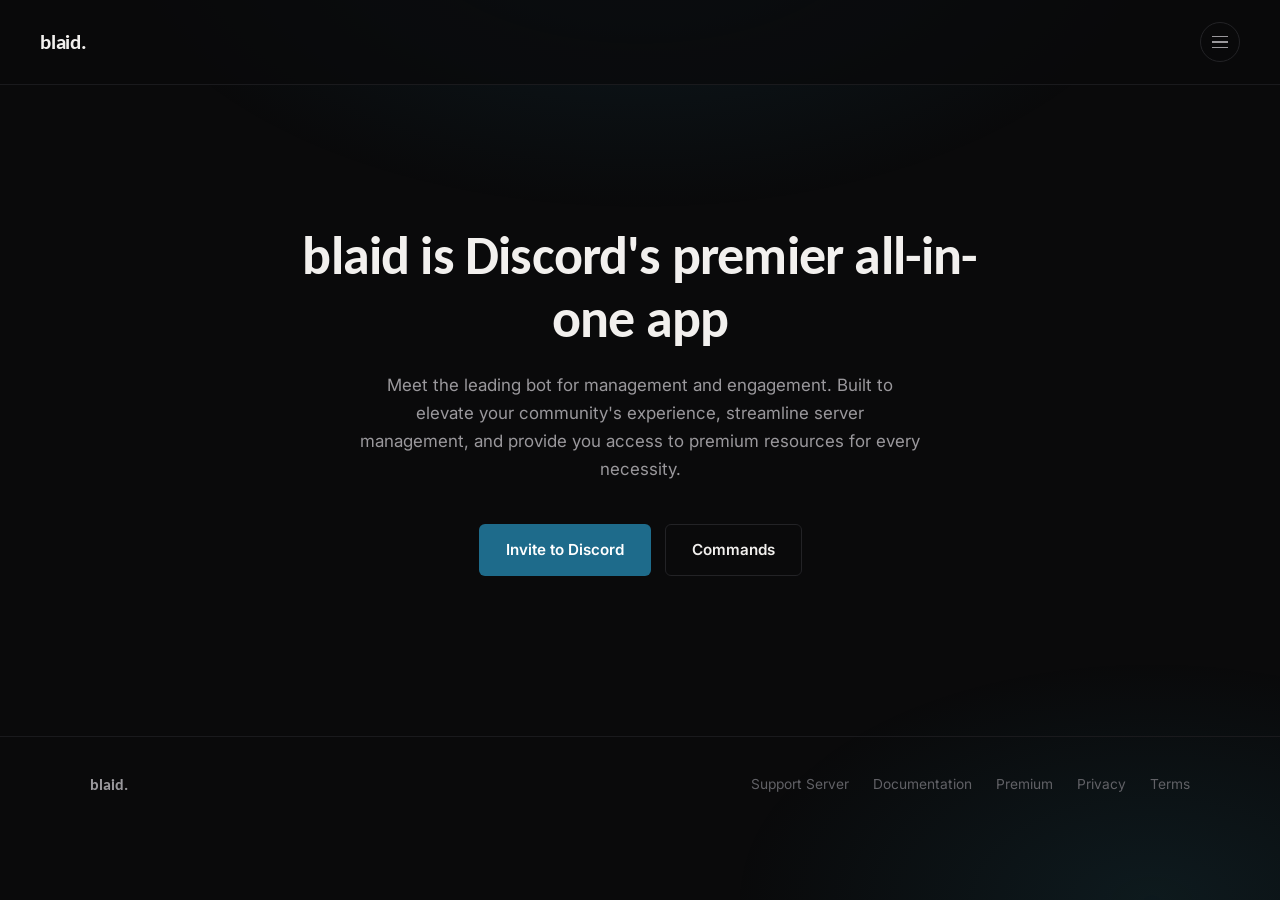
==== website/frontend/index.html @ b19b4273 "Add files via upload" ====
<!DOCTYPE html>
<html lang="en">
<head>
  <meta charset="UTF-8">
  <meta name="viewport" content="width=device-width, initial-scale=1">
  <title>blaid. — Discord's premier all-in-one app</title>
  <meta name="description" content="blaid is Discord's premier all-in-one app for moderation, security, leveling, tickets, VoiceMaster, and automation.">
  <link rel="stylesheet" href="css/style.css">
</head>
<body>

  <div class="loader">
    <img class="loader-logo" src="https://i.ibb.co/2YF8hFDc/image-removebg-preview-1.png" alt="blaid.">
  </div>

  <div class="page">
    <header class="topbar">
      <a class="wordmark" href="index.html">blaid.</a>
      <div class="topbar-right">
        <button class="menu-toggle" aria-label="Menu">
          <span></span><span></span><span></span>
        </button>
        <nav class="nav-panel">
          <a href="commands.html">Commands</a>
          <a href="embed-builder.html">Embed Builder</a>
          <a href="status.html">Status</a>
          <a data-support-link href="#">Discord</a>
          <a href="tickets.html">Tickets</a>
          <a href="docs.html">Documentation</a>
          <a href="premium.html">Premium</a>
        </nav>
      </div>
    </header>

    <section class="hero">
      <h1 class="reveal">blaid is Discord's premier all-in-one app</h1>
      <p class="lead reveal">
        Meet the leading bot for management and engagement. Built to elevate your
        community's experience, streamline server management, and provide you access
        to premium resources for every necessity.
      </p>
      <div class="actions reveal">
        <a class="btn primary" data-invite-link href="#">Invite to Discord</a>
        <a class="btn secondary" href="commands.html">Commands</a>
      </div>
    </section>
    <footer class="site-footer">
      <div class="footer-inner">
        <span class="footer-brand">blaid.</span>
        <div class="footer-links">
          <a data-support-link href="#">Support Server</a>
          <a href="docs.html">Documentation</a>
          <a href="premium.html">Premium</a>
          <a href="privacy.html">Privacy</a>
          <a href="terms.html">Terms</a>
        </div>
      </div>
    </footer>
  </div>

  <script src="js/config.js"></script>
  <script src="js/app.js"></script>
</body>
</html>
---- website/frontend/css/style.css ----
/* ============================================================
   blaid. — design tokens
   Near-black + deep wine red, Carlito (free Calibri-alike) display / Inter body.
   ============================================================ */

@import url('https://fonts.googleapis.com/css2?family=Carlito:wght@400;700&family=Inter:wght@400;500;600;700&display=swap');

:root {
  --bg: #0A0A0B;
  --bg-raised: #131316;
  --bg-raised-2: #1A1A1E;
  --border: #232326;
  --border-soft: #1A1A1D;

  --red: #1E6B8B;
  --red-bright: #2FA8C9;
  --red-dim: #123A4A;

  --text: #F2F0EE;
  --text-muted: #9A989C;
  --text-faint: #616166;

  --font-display: 'Carlito', sans-serif;
  --font-body: 'Inter', sans-serif;

  --radius: 10px;
  --radius-sm: 6px;

  --shadow-soft: 0 20px 60px -20px rgba(0, 0, 0, 0.6);
}

* { box-sizing: border-box; }

html { scroll-behavior: smooth; }

body {
  margin: 0;
  background: var(--bg);
  color: var(--text);
  font-family: var(--font-body);
  font-size: 16px;
  line-height: 1.55;
  -webkit-font-smoothing: antialiased;
}

a { color: inherit; text-decoration: none; }
button { font-family: inherit; }

::selection { background: var(--red-dim); color: var(--text); }

body::before {
  content: "";
  position: fixed;
  inset: 0;
  z-index: -1;
  background:
    radial-gradient(ellipse 900px 500px at 50% -10%, rgba(30, 107, 139, 0.18), transparent 60%),
    radial-gradient(ellipse 700px 400px at 90% 100%, rgba(47, 168, 201, 0.10), transparent 60%);
  pointer-events: none;
}

/* Loading screen */

.loader {
  position: fixed;
  inset: 0;
  z-index: 999;
  background: #000;
  display: flex;
  align-items: center;
  justify-content: center;
  transition: opacity 0.6s ease, visibility 0.6s ease;
}

.loader.hidden { opacity: 0; visibility: hidden; pointer-events: none; }

.loader-mark {
  font-family: var(--font-display);
  font-weight: 600;
  font-size: 2.4rem;
  letter-spacing: -0.01em;
  color: var(--text);
  animation: loader-blink 1.1s ease-in-out infinite;
}

.loader-logo {
  width: 96px;
  height: 96px;
  object-fit: contain;
  animation: loader-blink 1.1s ease-in-out infinite;
}

@keyframes loader-blink {
  0%, 100% { opacity: 1; }
  50% { opacity: 0.15; }
}

.page {
  opacity: 0;
  transform: translateY(10px);
  filter: blur(6px);
  transition: opacity 0.6s ease, transform 0.6s ease, filter 0.6s ease;
}

.page.revealed { opacity: 1; transform: translateY(0); filter: blur(0); }

/* Top navigation */

.topbar {
  position: sticky;
  top: 0;
  z-index: 40;
  display: flex;
  align-items: center;
  justify-content: space-between;
  padding: 22px 40px;
  background: rgba(10, 10, 11, 0.94);
  border-bottom: 1px solid var(--border-soft);
}

@media (min-width: 861px) {
  .topbar { background: rgba(10, 10, 11, 0.75); backdrop-filter: blur(10px); }
}

.wordmark {
  font-family: var(--font-display);
  font-weight: 600;
  font-size: 1.3rem;
  color: var(--text);
  letter-spacing: -0.01em;
}

.topbar-right { display: flex; align-items: center; gap: 18px; position: relative; }

.icon-btn {
  display: flex;
  align-items: center;
  justify-content: center;
  width: 40px;
  height: 40px;
  border-radius: 50%;
  border: 1px solid var(--border);
  background: transparent;
  color: var(--text-muted);
  cursor: pointer;
  transition: border-color 0.15s ease, color 0.15s ease, background 0.15s ease, transform 0.15s ease;
}

.icon-btn:hover { color: var(--text); border-color: var(--red); background: rgba(30, 107, 139, 0.14); transform: translateY(-1px); }
.icon-btn svg { width: 17px; height: 17px; }

.menu-toggle {
  display: flex;
  flex-direction: column;
  justify-content: center;
  gap: 4px;
  width: 40px;
  height: 40px;
  border-radius: 50%;
  border: 1px solid var(--border);
  background: transparent;
  cursor: pointer;
  transition: border-color 0.15s ease, background 0.15s ease, transform 0.15s ease;
}

.menu-toggle:hover { border-color: var(--red); background: rgba(30, 107, 139, 0.14); transform: translateY(-1px); }

.menu-toggle span {
  display: block;
  width: 16px;
  height: 1.5px;
  margin: 0 auto;
  background: var(--text-muted);
  transition: transform 0.2s ease, opacity 0.2s ease;
}

.menu-toggle.open span:nth-child(1) { transform: translateY(5.5px) rotate(45deg); }
.menu-toggle.open span:nth-child(2) { opacity: 0; }
.menu-toggle.open span:nth-child(3) { transform: translateY(-5.5px) rotate(-45deg); }

.nav-panel {
  position: fixed;
  top: 78px;
  right: 40px;
  z-index: 45;
  min-width: 220px;
  background: var(--bg-raised);
  border: 1px solid var(--border);
  border-radius: var(--radius);
  box-shadow: var(--shadow-soft);
  padding: 8px;
  opacity: 0;
  transform: translateY(-8px) scale(0.97);
  filter: blur(3px);
  pointer-events: none;
  transition: opacity 0.2s ease, transform 0.2s ease, filter 0.2s ease;
}

.nav-panel.open { opacity: 1; transform: translateY(0) scale(1); filter: blur(0); pointer-events: auto; }

.nav-panel a {
  display: block;
  padding: 11px 14px;
  border-radius: var(--radius-sm);
  color: var(--text-muted);
  font-size: 0.94rem;
  font-weight: 500;
  transition: background 0.15s ease, color 0.15s ease;
}

.nav-panel a:hover { background: var(--bg-raised-2); color: var(--text); }

.dot-panel {
  position: absolute;
  top: 48px;
  right: 0;
  min-width: 160px;
  background: var(--bg-raised);
  border: 1px solid var(--border);
  border-radius: var(--radius);
  box-shadow: var(--shadow-soft);
  padding: 6px;
  opacity: 0;
  transform: translateY(-6px);
  pointer-events: none;
  transition: opacity 0.15s ease, transform 0.15s ease;
}

.dot-panel.open { opacity: 1; transform: translateY(0); pointer-events: auto; }

.dot-panel a {
  display: block;
  padding: 9px 12px;
  border-radius: var(--radius-sm);
  font-size: 0.86rem;
  color: var(--text-muted);
}

.dot-panel a:hover { background: var(--bg-raised-2); color: var(--text); }

/* Homepage hero */

.hero {
  max-width: 780px;
  margin: 0 auto;
  padding: 140px 24px 100px;
  text-align: center;
}

.hero h1 {
  font-family: var(--font-display);
  font-size: clamp(2.2rem, 5vw, 3.4rem);
  font-weight: 600;
  line-height: 1.15;
  letter-spacing: -0.015em;
  margin: 0 0 22px;
}

.hero .lead {
  color: var(--text-muted);
  font-size: 1.06rem;
  max-width: 560px;
  margin: 0 auto 40px;
  line-height: 1.65;
}

.hero .actions { display: flex; align-items: center; justify-content: center; gap: 14px; flex-wrap: wrap; }

.btn {
  display: inline-flex;
  align-items: center;
  justify-content: center;
  padding: 13px 26px;
  border-radius: var(--radius-sm);
  font-weight: 600;
  font-size: 0.95rem;
  border: 1px solid transparent;
  cursor: pointer;
  transition: transform 0.15s ease, background 0.15s ease, border-color 0.15s ease;
}

.btn.primary { background: var(--red); color: #fff; }
.btn.primary:hover { background: var(--red-bright); transform: translateY(-1px); }

.btn.secondary { background: transparent; border-color: var(--border); color: var(--text); }
.btn.secondary:hover { border-color: var(--text-faint); transform: translateY(-1px); }

/* Docs layout */

.docs-shell {
  display: grid;
  grid-template-columns: 260px 1fr;
  max-width: 1180px;
  margin: 0 auto;
  min-height: calc(100vh - 79px);
}

.docs-sidebar { border-right: 1px solid var(--border-soft); padding: 28px 20px; transition: max-height 0.2s ease; }
.docs-sidebar .docs-nav-group { overflow: hidden; }
.docs-sidebar.sidebar-collapsed .docs-nav-group { display: none; }

.docs-crumb {
  display: flex;
  align-items: center;
  gap: 8px;
  padding: 14px 40px;
  font-size: 0.85rem;
  color: var(--text-faint);
  border-bottom: 1px solid var(--border-soft);
}

.docs-crumb .sep { color: var(--text-faint); }
.docs-crumb .current { color: var(--text-muted); }

.docs-nav-group { margin-bottom: 22px; }

.docs-nav-label {
  font-size: 0.72rem;
  font-weight: 600;
  color: var(--text-faint);
  letter-spacing: 0.03em;
  margin: 0 0 8px 10px;
}

.docs-nav-group a {
  display: block;
  padding: 8px 10px;
  border-radius: var(--radius-sm);
  font-size: 0.9rem;
  color: var(--text-muted);
  margin-bottom: 2px;
  transition: background 0.15s ease, color 0.15s ease;
}

.docs-nav-group a:hover { background: var(--bg-raised); color: var(--text); }
.docs-nav-group a.active { background: var(--bg-raised); color: var(--text); border-left: 2px solid var(--red); padding-left: 8px; }

.docs-content { padding: 48px 56px; max-width: 680px; }
.docs-content h1 { font-family: var(--font-display); font-size: 2rem; margin: 0 0 6px; }
.docs-content .docs-sub { color: var(--text-muted); margin: 0 0 32px; }
.docs-content h2 { font-family: var(--font-display); font-size: 1.25rem; margin: 36px 0 12px; }
.docs-content p { color: var(--text-muted); margin: 0 0 16px; }

.docs-content code {
  background: var(--bg-raised);
  border: 1px solid var(--border);
  border-radius: 4px;
  padding: 2px 6px;
  font-size: 0.88em;
  color: var(--red-bright);
}

/* Commands page */

.cmd-header {
  max-width: 1000px;
  margin: 0 auto;
  padding: 44px 24px 8px;
  display: flex;
  align-items: center;
  justify-content: space-between;
  gap: 20px;
}

.cmd-header h1 { font-family: var(--font-display); font-size: 1.9rem; margin: 0; }

.cmd-search {
  display: flex;
  align-items: center;
  gap: 10px;
  background: var(--bg-raised);
  border: 1px solid var(--border);
  border-radius: var(--radius-sm);
  padding: 10px 14px;
  width: 280px;
}

.cmd-search svg { width: 16px; height: 16px; color: var(--text-faint); flex-shrink: 0; }

.cmd-search input {
  background: none;
  border: none;
  outline: none;
  color: var(--text);
  font-size: 0.9rem;
  width: 100%;
  font-family: var(--font-body);
}

.cmd-search input::placeholder { color: var(--text-faint); }

.cmd-body { max-width: 1000px; margin: 0 auto; padding: 24px 24px 100px; }

.cmd-body.tab-out { opacity: 0; transform: translateX(-40px); filter: blur(4px); transition: opacity 0.18s ease, transform 0.18s ease, filter 0.18s ease; }
.cmd-body.tab-in { animation: tab-slide-in 0.36s cubic-bezier(0.22, 1, 0.36, 1); }

@keyframes tab-slide-in {
  from { opacity: 0; transform: translateX(40px); filter: blur(4px); }
  to { opacity: 1; transform: translateX(0); filter: blur(0); }
}

.category-bar {
  display: flex;
  align-items: center;
  gap: 10px;
  background: var(--bg-raised);
  border: 1px solid var(--border);
  border-radius: var(--radius-sm);
  padding: 12px 18px;
  margin: 28px 0 16px;
  font-family: var(--font-display);
  font-weight: 600;
  font-size: 0.95rem;
  color: var(--text);
}

.category-bar .count { font-family: var(--font-body); font-weight: 500; color: var(--text-faint); font-size: 0.82rem; }

.cmd-card {
  border: 1px solid var(--border);
  border-radius: var(--radius);
  padding: 20px 22px;
  margin-bottom: 12px;
  background: var(--bg-raised);
}

.cmd-card-top { display: flex; align-items: center; justify-content: space-between; gap: 12px; }

.cmd-name { font-family: 'Carlito', monospace; font-weight: 600; font-size: 1.02rem; color: var(--text); }

.copy-btn {
  display: flex;
  align-items: center;
  gap: 6px;
  background: transparent;
  border: 1px solid var(--border);
  color: var(--text-faint);
  border-radius: var(--radius-sm);
  padding: 6px 10px;
  font-size: 0.78rem;
  cursor: pointer;
  transition: border-color 0.15s ease, color 0.15s ease;
}

.copy-btn:hover { border-color: var(--red); color: var(--text); }
.copy-btn svg { width: 13px; height: 13px; }

.cmd-desc { color: var(--text-muted); font-size: 0.92rem; margin: 10px 0 0; }

.cmd-meta {
  display: grid;
  grid-template-columns: 1fr 1fr;
  gap: 16px;
  margin-top: 16px;
  padding-top: 16px;
  border-top: 1px solid var(--border-soft);
}

.cmd-meta-block .label {
  font-size: 0.72rem;
  font-weight: 600;
  color: var(--text-faint);
  letter-spacing: 0.02em;
  margin: 0 0 6px;
}

.cmd-meta-block .value { font-size: 0.86rem; color: var(--text-muted); font-family: 'Carlito', monospace; }
.cmd-meta-block .value.perm { font-family: var(--font-body); color: var(--red-bright); }

/* Scroll-reveal (one appearance per element, respects reduced motion).
   IMPORTANT: content is visible by default - JS only ADDS a
   "reveal-armed" class right before observing, so if JS fails for any
   reason, nothing on the page is ever permanently hidden. */

.reveal.reveal-armed {
  opacity: 0;
  transform: translateY(16px);
  transition: opacity 0.6s ease, transform 0.6s ease;
}

.reveal.reveal-armed.in-view { opacity: 1; transform: translateY(0); }

/* Category chip bar - horizontal, swipeable on mobile, sticky under topbar */

.chip-bar-wrap {
  position: sticky;
  top: 79px;
  z-index: 30;
  background: rgba(10, 10, 11, 0.97);
  border-bottom: 1px solid var(--border-soft);
  padding: 14px 24px;
  display: flex;
  align-items: center;
  gap: 10px;
  max-width: 1000px;
  margin: 0 auto;
}

.chip-bar-wrap .chip-bar { margin: 0; flex: 1; }

.chip-arrow {
  display: none;
  flex-shrink: 0;
  align-items: center;
  justify-content: center;
  width: 34px;
  height: 34px;
  border-radius: 50%;
  border: 1px solid var(--border);
  background: var(--bg-raised);
  color: var(--text-muted);
  cursor: pointer;
  transition: border-color 0.15s ease, color 0.15s ease, background 0.15s ease;
}

.chip-arrow:hover { color: var(--text); border-color: var(--red); background: rgba(30, 107, 139, 0.14); }
.chip-arrow svg { width: 16px; height: 16px; }
.chip-arrow:disabled { opacity: 0.3; cursor: default; pointer-events: none; }

@media (min-width: 861px) {
  .chip-arrow { display: flex; }
}

@media (min-width: 861px) {
  .chip-bar-wrap { background: rgba(10, 10, 11, 0.9); backdrop-filter: blur(8px); }
}

.chip-bar {
  display: flex;
  gap: 8px;
  overflow-x: auto;
  scroll-snap-type: x proximity;
  max-width: 1000px;
  margin: 0 auto;
  scrollbar-width: none;
  background: var(--bg-raised);
  border: 1px solid var(--border);
  border-radius: 999px;
  padding: 6px;
}

.chip-bar::-webkit-scrollbar { display: none; }

.chip {
  scroll-snap-align: start;
  flex-shrink: 0;
  padding: 8px 16px;
  border-radius: 999px;
  border: 1px solid transparent;
  background: transparent;
  color: var(--text-muted);
  font-size: 0.85rem;
  font-weight: 500;
  cursor: pointer;
  white-space: nowrap;
  transition: border-color 0.15s ease, color 0.15s ease, background 0.15s ease;
}

.chip:hover { color: var(--text); background: var(--bg-raised-2); }

.chip.active {
  background: var(--red);
  border-color: var(--red);
  color: #fff;
}

/* Discord-style embed preview (used by the embed builder) */

.discord-preview-shell {
  background: #17181C;
  border: 1px solid var(--border);
  border-radius: var(--radius);
  padding: 20px;
}

.discord-embed {
  background: #232326;
  border-left: 4px solid var(--red);
  border-radius: 8px;
  padding: 14px 16px;
  max-width: 460px;
  font-size: 0.9rem;
  color: #DBDEE1;
}

.de-author { display: flex; align-items: center; gap: 8px; margin-bottom: 8px; font-weight: 600; font-size: 0.86rem; color: #fff; }
.de-author img { width: 20px; height: 20px; border-radius: 50%; }
.de-title { font-weight: 700; color: #fff; margin-bottom: 6px; font-size: 1rem; }
.de-desc { white-space: pre-wrap; line-height: 1.4; color: #DBDEE1; }
.de-thumb { float: right; width: 76px; height: 76px; border-radius: 6px; object-fit: cover; margin-left: 12px; }
.de-fields { display: grid; grid-template-columns: 1fr 1fr; gap: 10px; margin-top: 10px; }
.de-field-name { font-weight: 600; color: #fff; font-size: 0.83rem; margin-bottom: 3px; }
.de-field-value { color: #DBDEE1; font-size: 0.86rem; }
.de-image { width: 100%; border-radius: 6px; margin-top: 10px; }
.de-footer { display: flex; align-items: center; gap: 8px; margin-top: 10px; font-size: 0.76rem; color: #9298A0; }
.de-footer img { width: 18px; height: 18px; border-radius: 50%; }

/* Embed builder layout */

.builder-shell {
  max-width: 1100px;
  margin: 0 auto;
  padding: 44px 24px 100px;
}

.builder-shell h1 { font-family: var(--font-display); font-size: 1.9rem; margin: 0 0 8px; }
.builder-shell .lead { color: var(--text-muted); margin: 0 0 32px; max-width: 620px; }

.builder-grid { display: grid; grid-template-columns: 1fr 380px; gap: 28px; align-items: start; }

.field-group { margin-bottom: 16px; }
.field-row { display: grid; grid-template-columns: 1fr 1fr; gap: 14px; }

.field-group label {
  display: block;
  font-size: 0.78rem;
  font-weight: 600;
  color: var(--text-faint);
  margin-bottom: 6px;
}

.field-group input, .field-group textarea {
  width: 100%;
  background: var(--bg-raised);
  border: 1px solid var(--border);
  border-radius: var(--radius-sm);
  padding: 10px 12px;
  color: var(--text);
  font-family: var(--font-body);
  font-size: 0.9rem;
  outline: none;
  transition: border-color 0.15s ease;
}

.field-group input:focus, .field-group textarea:focus { border-color: var(--red); }
.field-group textarea { resize: vertical; }

.color-field { display: flex; align-items: flex-end; gap: 10px; }
.color-field input[type="color"] {
  width: 42px;
  height: 42px;
  border-radius: 50%;
  border: 1px solid var(--border);
  padding: 0;
  background: none;
  cursor: pointer;
  overflow: hidden;
}

.preview-sticky { position: sticky; top: 100px; }

.json-output {
  background: var(--bg-raised);
  border: 1px solid var(--border);
  border-radius: var(--radius-sm);
  padding: 16px;
  font-family: 'Carlito', monospace;
  font-size: 0.78rem;
  color: var(--text-muted);
  white-space: pre-wrap;
  word-break: break-word;
  max-height: 240px;
  overflow-y: auto;
  margin-top: 14px;
}

/* Status page */

.status-shell { max-width: 800px; margin: 0 auto; padding: 60px 24px 100px; }
.status-shell h1 { font-family: var(--font-display); font-size: 2rem; margin: 0 0 24px; }

.status-hero {
  background: var(--bg-raised);
  border: 1px solid var(--border);
  border-radius: var(--radius);
  padding: 24px 26px;
  margin-bottom: 20px;
  font-size: 1.05rem;
  display: flex;
  align-items: center;
}

.status-dot { display: inline-block; width: 10px; height: 10px; border-radius: 50%; margin-right: 10px; background: var(--text-faint); }
.status-dot.online { background: #3BA55D; box-shadow: 0 0 8px rgba(59, 165, 93, 0.6); }
.status-dot.offline { background: var(--red-bright); }

.status-grid { display: grid; grid-template-columns: repeat(4, 1fr); gap: 14px; }

.status-card {
  background: var(--bg-raised);
  border: 1px solid var(--border);
  border-radius: var(--radius);
  padding: 20px;
  text-align: center;
}

.status-card .value { font-family: var(--font-display); font-size: 1.6rem; font-weight: 600; }
.status-card .label { color: var(--text-faint); font-size: 0.8rem; margin-top: 4px; }

/* Premium page */

.premium-shell { max-width: 980px; margin: 0 auto; padding: 60px 24px 100px; text-align: center; }
.premium-shell h1 { font-family: var(--font-display); font-size: 2.2rem; margin: 0 0 12px; }
.premium-shell .lead { color: var(--text-muted); max-width: 560px; margin: 0 auto 32px; }

.how-to-get {
  background: var(--bg-raised);
  border: 1px solid var(--red);
  box-shadow: 0 0 0 1px var(--red), 0 0 40px -10px rgba(30, 107, 139, 0.5);
  border-radius: var(--radius);
  padding: 28px 30px;
  margin: 0 auto 48px;
  max-width: 560px;
  text-align: center;
}

.how-to-eyebrow {
  font-family: var(--font-display);
  font-size: 1rem;
  letter-spacing: 0.02em;
  color: var(--red-bright);
  margin: 0 0 10px;
  font-weight: 600;
}

.how-to-step { color: var(--text); font-size: 1rem; margin: 0 0 20px; }

.how-to-code {
  background: rgba(30, 107, 139, 0.18);
  border: 1px solid var(--red);
  color: var(--red-bright);
  font-weight: 600;
  padding: 2px 8px;
  border-radius: 4px;
}

.how-to-btn { width: 100%; font-size: 1rem; padding: 15px 26px; }

.plans-grid { display: grid; grid-template-columns: 1fr 1fr; gap: 20px; text-align: left; }

.plan-card {
  background: var(--bg-raised);
  border: 1px solid var(--border);
  border-radius: var(--radius);
  padding: 28px 26px;
}

.plan-card.featured { border-color: var(--red); box-shadow: 0 0 0 1px var(--red); }

.plan-card h2 { font-family: var(--font-display); font-size: 1.3rem; margin: 0 0 6px; }
.plan-card .plan-sub { color: var(--text-muted); font-size: 0.88rem; margin: 0 0 20px; }

.plan-price-row { display: flex; align-items: baseline; gap: 6px; margin-bottom: 4px; }
.plan-price-row .amount { font-family: var(--font-display); font-size: 1.5rem; font-weight: 600; }
.plan-price-row .period { color: var(--text-faint); font-size: 0.82rem; }

.plan-list { list-style: none; padding: 0; margin: 20px 0 24px; }
.plan-list li {
  padding: 9px 0;
  border-bottom: 1px solid var(--border-soft);
  color: var(--text-muted);
  font-size: 0.88rem;
  display: flex;
  align-items: center;
  gap: 8px;
}
.plan-list li:last-child { border-bottom: none; }
.plan-list li svg { width: 14px; height: 14px; color: var(--red-bright); flex-shrink: 0; }

/* Ticket builder */

.ticket-tabs {
  display: flex;
  gap: 4px;
  background: var(--bg-raised);
  border: 1px solid var(--border);
  border-radius: 999px;
  padding: 6px;
  width: fit-content;
  margin-bottom: 28px;
}

.ticket-tab {
  padding: 9px 20px;
  border-radius: 999px;
  border: none;
  background: transparent;
  color: var(--text-muted);
  font-weight: 600;
  font-size: 0.88rem;
  cursor: pointer;
  transition: background 0.15s ease, color 0.15s ease;
}

.ticket-tab:hover { color: var(--text); }
.ticket-tab.active { background: var(--red); color: #fff; }

.ticket-tab-content { animation: tab-slide-in 0.2s ease; }

.question-row {
  display: flex;
  gap: 10px;
  align-items: flex-end;
  margin-bottom: 14px;
  background: var(--bg-raised);
  border: 1px solid var(--border);
  border-radius: var(--radius-sm);
  padding: 14px;
}

.question-row .field-group { flex: 1; margin: 0; }

.question-remove {
  background: transparent;
  border: 1px solid var(--border);
  color: var(--text-faint);
  border-radius: 50%;
  width: 38px;
  height: 38px;
  cursor: pointer;
  flex-shrink: 0;
  transition: border-color 0.15s ease, color 0.15s ease;
}

.question-remove:hover { border-color: var(--red); color: var(--red-bright); }

.send-bar {
  display: flex;
  gap: 16px;
  align-items: flex-end;
  margin-top: 36px;
  padding-top: 28px;
  border-top: 1px solid var(--border-soft);
}

select {
  width: 100%;
  background: var(--bg-raised);
  border: 1px solid var(--border);
  border-radius: var(--radius-sm);
  padding: 10px 12px;
  color: var(--text);
  font-family: var(--font-body);
  font-size: 0.9rem;
  outline: none;
}

select:focus { border-color: var(--red); }

/* Ticket builder - entity cards (forms, options) */

.section-heading {
  font-family: var(--font-display);
  font-size: 1.05rem;
  color: var(--text);
  margin: 28px 0 14px;
  padding-top: 18px;
  border-top: 1px solid var(--border-soft);
}

.section-heading:first-of-type { border-top: none; padding-top: 0; margin-top: 0; }

.checkbox-row {
  display: flex;
  flex-wrap: wrap;
  gap: 18px;
  margin: 12px 0 18px;
  font-size: 0.88rem;
  color: var(--text-muted);
}

.checkbox-row label { display: flex; align-items: center; gap: 7px; cursor: pointer; }

.entity-card {
  background: var(--bg-raised);
  border: 1px solid var(--border);
  border-radius: var(--radius);
  padding: 20px;
  margin-bottom: 16px;
}

.entity-card-top { display: flex; align-items: center; gap: 10px; margin-bottom: 16px; }

.entity-title-input {
  flex: 1;
  background: transparent;
  border: none;
  border-bottom: 1px solid var(--border);
  color: var(--text);
  font-family: var(--font-display);
  font-size: 1.1rem;
  padding: 4px 0;
  outline: none;
}

.entity-title-input:focus { border-bottom-color: var(--red); }

.option-subtabs {
  display: flex;
  gap: 4px;
  overflow-x: auto;
  background: var(--bg);
  border: 1px solid var(--border);
  border-radius: 999px;
  padding: 5px;
  margin-bottom: 18px;
  scrollbar-width: none;
}

.option-subtabs::-webkit-scrollbar { display: none; }

.option-subtab {
  flex-shrink: 0;
  padding: 7px 14px;
  border-radius: 999px;
  border: none;
  background: transparent;
  color: var(--text-faint);
  font-size: 0.8rem;
  font-weight: 600;
  cursor: pointer;
  white-space: nowrap;
  transition: background 0.15s ease, color 0.15s ease;
}

.option-subtab:hover { color: var(--text-muted); }
.option-subtab.active { background: var(--red); color: #fff; }

.role-group-title {
  font-family: var(--font-display);
  font-size: 0.92rem;
  color: var(--text-muted);
  margin: 18px 0 8px;
}

.role-group-title:first-child { margin-top: 0; }

.role-grid {
  display: grid;
  grid-template-columns: repeat(auto-fill, minmax(140px, 1fr));
  gap: 8px;
  margin-bottom: 8px;
}

.role-check {
  display: flex;
  align-items: center;
  gap: 6px;
  font-size: 0.82rem;
  color: var(--text-muted);
  background: var(--bg);
  border: 1px solid var(--border-soft);
  border-radius: var(--radius-sm);
  padding: 6px 10px;
  cursor: pointer;
}

.button-ux-row {
  display: grid;
  grid-template-columns: 70px 1fr 110px 100px auto;
  gap: 10px;
  align-items: center;
  padding: 10px 0;
  border-bottom: 1px solid var(--border-soft);
  font-size: 0.85rem;
}

.button-ux-row:last-child { border-bottom: none; }

.button-ux-label { font-weight: 600; color: var(--text); }

.button-ux-row input, .button-ux-row select {
  background: var(--bg);
  border: 1px solid var(--border);
  border-radius: var(--radius-sm);
  padding: 7px 9px;
  color: var(--text);
  font-size: 0.82rem;
}

.bux-reason { display: flex; align-items: center; gap: 6px; color: var(--text-faint); white-space: nowrap; }

.message-row textarea {
  width: 100%;
  background: var(--bg);
  border: 1px solid var(--border);
  border-radius: var(--radius-sm);
  padding: 8px 10px;
  color: var(--text);
  font-size: 0.85rem;
  font-family: var(--font-body);
}

/* Responsive */

@media (max-width: 860px) {
  .docs-shell { grid-template-columns: 1fr; }

  .docs-sidebar {
    display: block;
    position: fixed;
    top: 60px;
    left: 0;
    bottom: 0;
    width: 280px;
    max-width: 82vw;
    background: var(--bg);
    z-index: 50;
    overflow-y: auto;
    transform: translateX(-100%);
    transition: transform 0.25s ease;
    box-shadow: var(--shadow-soft);
  }

  .docs-sidebar.mobile-open { transform: translateX(0); }
  .docs-sidebar .docs-nav-group { display: block !important; }

  .docs-overlay {
    display: none;
    position: fixed;
    inset: 0;
    z-index: 49;
    background: rgba(0, 0, 0, 0.5);
  }

  .docs-overlay.visible { display: block; }

  .docs-mobile-trigger {
    display: flex !important;
  }

  .docs-content { padding: 32px 24px; }
  .cmd-header { flex-direction: column; align-items: flex-start; }
  .cmd-search { width: 100%; }
  .cmd-meta { grid-template-columns: 1fr; }
  .topbar { padding: 18px 20px; }
  .builder-grid { grid-template-columns: 1fr; }
  .preview-sticky { position: static; }
  .status-grid { grid-template-columns: 1fr 1fr; }
  .plans-grid { grid-template-columns: 1fr; }
  .button-ux-row { grid-template-columns: 1fr; gap: 6px; }
  .role-grid { grid-template-columns: repeat(auto-fill, minmax(110px, 1fr)); }

  /* Blur is GPU/memory-heavy on lower-end mobile browsers - keep the
     slide/fade motion (cheap) but skip the blur pass specifically here. */
  .page, .page.revealed,
  .cmd-body.tab-out, .cmd-body.tab-in,
  .nav-panel, .nav-panel.open {
    filter: none !important;
  }
}

.docs-mobile-trigger { display: none; }

/* Deeper, softer card shadows for more visual separation */

.cmd-card, .plan-card, .status-card, .discord-preview-shell, .how-to-get {
  box-shadow: 0 1px 0 rgba(255, 255, 255, 0.02) inset, 0 10px 30px -18px rgba(0, 0, 0, 0.7);
  transition: box-shadow 0.2s ease, transform 0.2s ease;
}

.cmd-card:hover {
  box-shadow: 0 1px 0 rgba(255, 255, 255, 0.03) inset, 0 14px 36px -16px rgba(0, 0, 0, 0.75);
  border-color: var(--text-faint);
}

.plan-card:hover { transform: translateY(-2px); }

/* Skeleton loading state - used while /api/commands or /api/status
   are still in flight, so the page never shows a bare loading string */

.skeleton-line {
  height: 14px;
  border-radius: 4px;
  background: linear-gradient(90deg, var(--bg-raised) 25%, var(--bg-raised-2) 50%, var(--bg-raised) 75%);
  background-size: 200% 100%;
  animation: skeleton-shimmer 1.4s ease-in-out infinite;
}

@keyframes skeleton-shimmer {
  0% { background-position: 200% 0; }
  100% { background-position: -200% 0; }
}

.skeleton-card {
  border: 1px solid var(--border);
  border-radius: var(--radius);
  padding: 20px 22px;
  margin-bottom: 12px;
  background: var(--bg-raised);
}

.skeleton-card .skeleton-line:first-child { width: 40%; margin-bottom: 14px; }
.skeleton-card .skeleton-line:last-child { width: 85%; }

/* Site footer - shared across every page */

.site-footer {
  border-top: 1px solid var(--border-soft);
  padding: 36px 40px 40px;
  margin-top: 60px;
}

.footer-inner {
  max-width: 1100px;
  margin: 0 auto;
  display: flex;
  align-items: center;
  justify-content: space-between;
  flex-wrap: wrap;
  gap: 16px;
}

.footer-brand {
  font-family: var(--font-display);
  font-weight: 600;
  color: var(--text-muted);
  font-size: 1rem;
}

.footer-links {
  display: flex;
  gap: 24px;
  flex-wrap: wrap;
}

.footer-links a {
  color: var(--text-faint);
  font-size: 0.86rem;
  transition: color 0.15s ease;
}

.footer-links a:hover { color: var(--text-muted); }

@media (prefers-reduced-motion: reduce) {
  .loader-mark { animation: none; }
  .page { transition: none; }
  .skeleton-line { animation: none; }
}
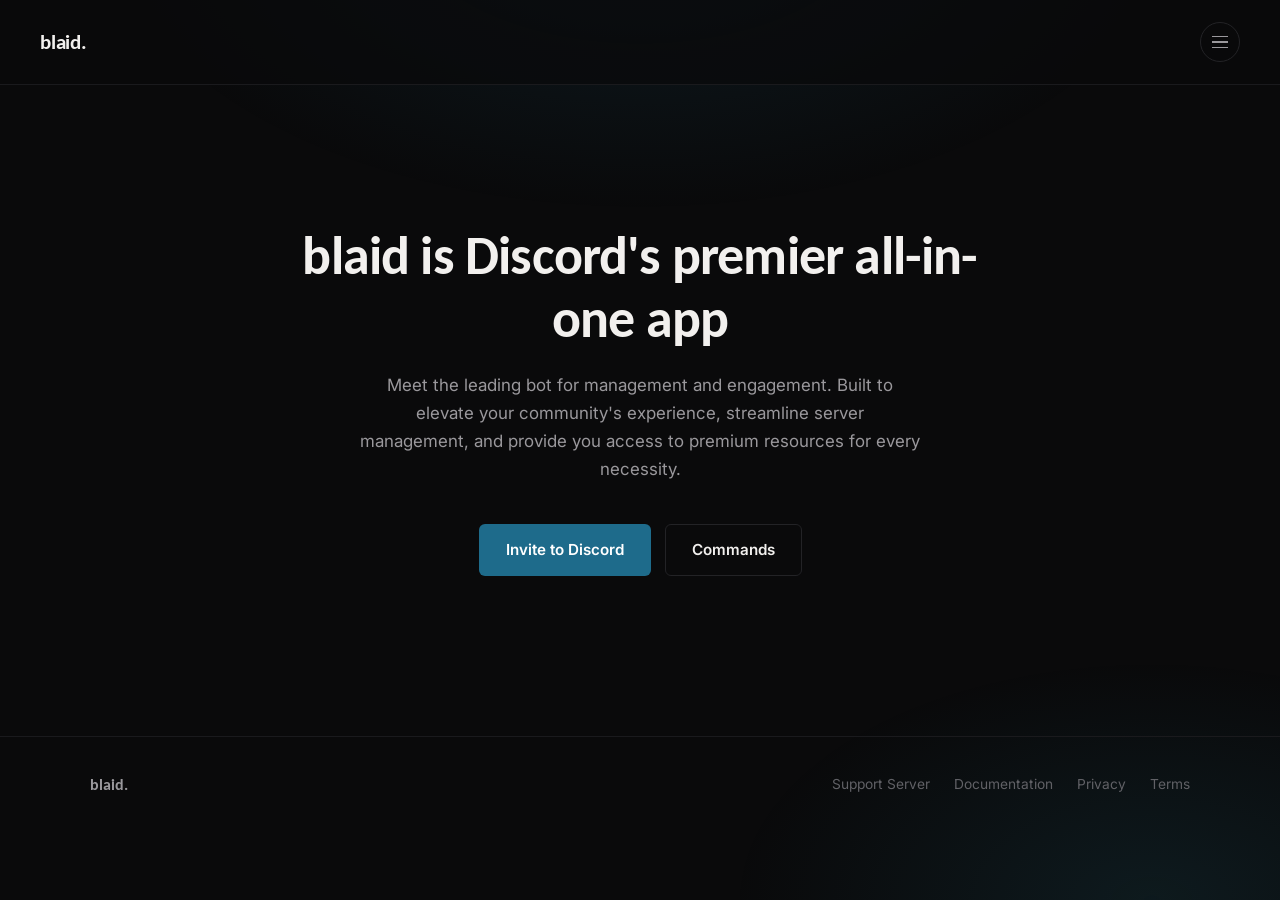
==== commit c8ff8e54: "Add files via upload" ====
--- a/website/frontend/index.html
+++ b/website/frontend/index.html
@@ -10,7 +10,7 @@
 <body>
 
   <div class="loader">
-    <img class="loader-logo" src="https://i.ibb.co/2YF8hFDc/image-removebg-preview-1.png" alt="blaid.">
+    <img class="loader-logo" src="https://i.ibb.co/hFFwyZwM/image.png" alt="blaid.">
   </div>
 
   <div class="page">
@@ -27,7 +27,6 @@
           <a data-support-link href="#">Discord</a>
           <a href="tickets.html">Tickets</a>
           <a href="docs.html">Documentation</a>
-          <a href="premium.html">Premium</a>
         </nav>
       </div>
     </header>
@@ -50,7 +49,6 @@
         <div class="footer-links">
           <a data-support-link href="#">Support Server</a>
           <a href="docs.html">Documentation</a>
-          <a href="premium.html">Premium</a>
           <a href="privacy.html">Privacy</a>
           <a href="terms.html">Terms</a>
         </div>
--- a/website/frontend/css/style.css
+++ b/website/frontend/css/style.css
@@ -846,6 +846,106 @@
 }
 
 select:focus { border-color: var(--red); }
+
+/* Refund policy (premium.html) */
+
+.refund-policy {
+  max-width: 760px;
+  margin: 60px auto 0;
+  padding-top: 40px;
+  border-top: 1px solid var(--border-soft);
+}
+
+.refund-policy h2 {
+  font-family: var(--font-display);
+  font-size: 1.6rem;
+  margin: 0 0 24px;
+}
+
+.refund-section { margin-bottom: 24px; }
+
+.refund-section h3 {
+  font-family: var(--font-display);
+  font-size: 1.05rem;
+  color: var(--text);
+  margin: 0 0 8px;
+}
+
+.refund-section p {
+  color: var(--text-muted);
+  font-size: 0.9rem;
+  line-height: 1.6;
+  margin: 0;
+}
+
+/* User chip (login status, top-right of ticket builder) */
+
+.user-chip-wrap {
+  position: relative;
+  display: flex;
+  justify-content: flex-end;
+  margin-bottom: 20px;
+}
+
+.user-chip {
+  display: flex;
+  align-items: center;
+  gap: 8px;
+  background: var(--bg-raised);
+  border: 1px solid var(--border);
+  border-radius: 999px;
+  padding: 6px 14px 6px 6px;
+  color: var(--text);
+  font-size: 0.86rem;
+  font-weight: 600;
+  cursor: pointer;
+  transition: border-color 0.15s ease;
+}
+
+.user-chip:hover { border-color: var(--red); }
+
+.user-chip-avatar {
+  width: 26px;
+  height: 26px;
+  border-radius: 50%;
+  object-fit: cover;
+}
+
+.user-chip-caret { width: 14px; height: 14px; color: var(--text-faint); }
+
+.user-chip-menu {
+  position: absolute;
+  top: calc(100% + 8px);
+  right: 0;
+  background: var(--bg-raised);
+  border: 1px solid var(--border);
+  border-radius: var(--radius-sm);
+  box-shadow: var(--shadow-soft);
+  min-width: 140px;
+  padding: 6px;
+  opacity: 0;
+  transform: translateY(-6px);
+  pointer-events: none;
+  transition: opacity 0.15s ease, transform 0.15s ease;
+  z-index: 20;
+}
+
+.user-chip-menu.open { opacity: 1; transform: translateY(0); pointer-events: auto; }
+
+.user-chip-menu button {
+  width: 100%;
+  text-align: left;
+  background: transparent;
+  border: none;
+  color: var(--red-bright);
+  font-size: 0.86rem;
+  font-weight: 600;
+  padding: 8px 10px;
+  border-radius: var(--radius-sm);
+  cursor: pointer;
+}
+
+.user-chip-menu button:hover { background: rgba(30, 107, 139, 0.14); }
 
 /* Ticket builder - entity cards (forms, options) */
 
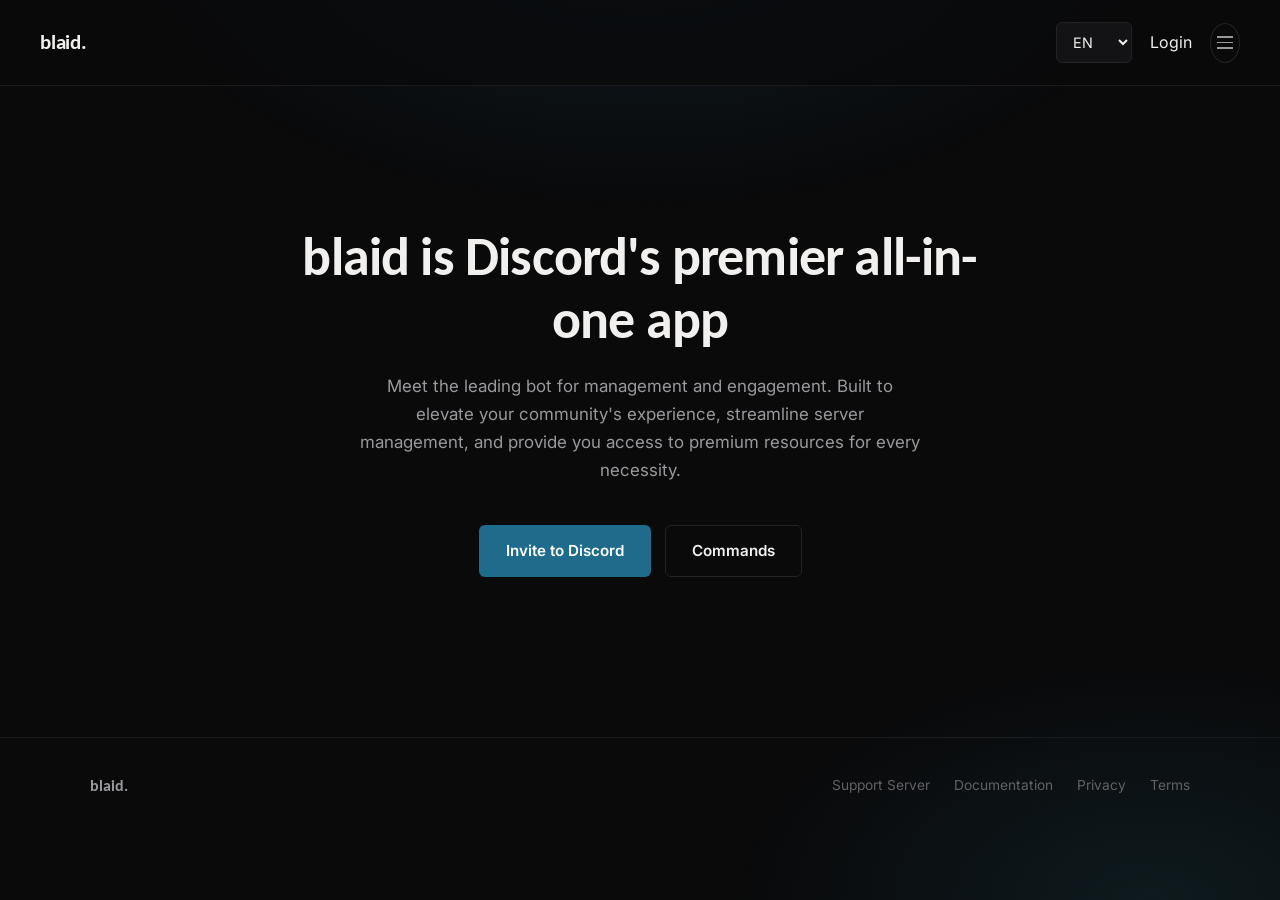
==== commit 57403e74: "Add files via upload" ====
--- a/website/frontend/index.html
+++ b/website/frontend/index.html
@@ -17,6 +17,11 @@
     <header class="topbar">
       <a class="wordmark" href="index.html">blaid.</a>
       <div class="topbar-right">
+        <select class="lang-select" id="lang-select">
+          <option value="en">EN</option>
+          <option value="de">DE</option>
+        </select>
+        <a class="login-chip" id="login-chip" href="#">Login</a>
         <button class="menu-toggle" aria-label="Menu">
           <span></span><span></span><span></span>
         </button>
@@ -27,6 +32,7 @@
           <a data-support-link href="#">Discord</a>
           <a href="tickets.html">Tickets</a>
           <a href="docs.html">Documentation</a>
+          <a href="premium.html">Premium</a>
         </nav>
       </div>
     </header>
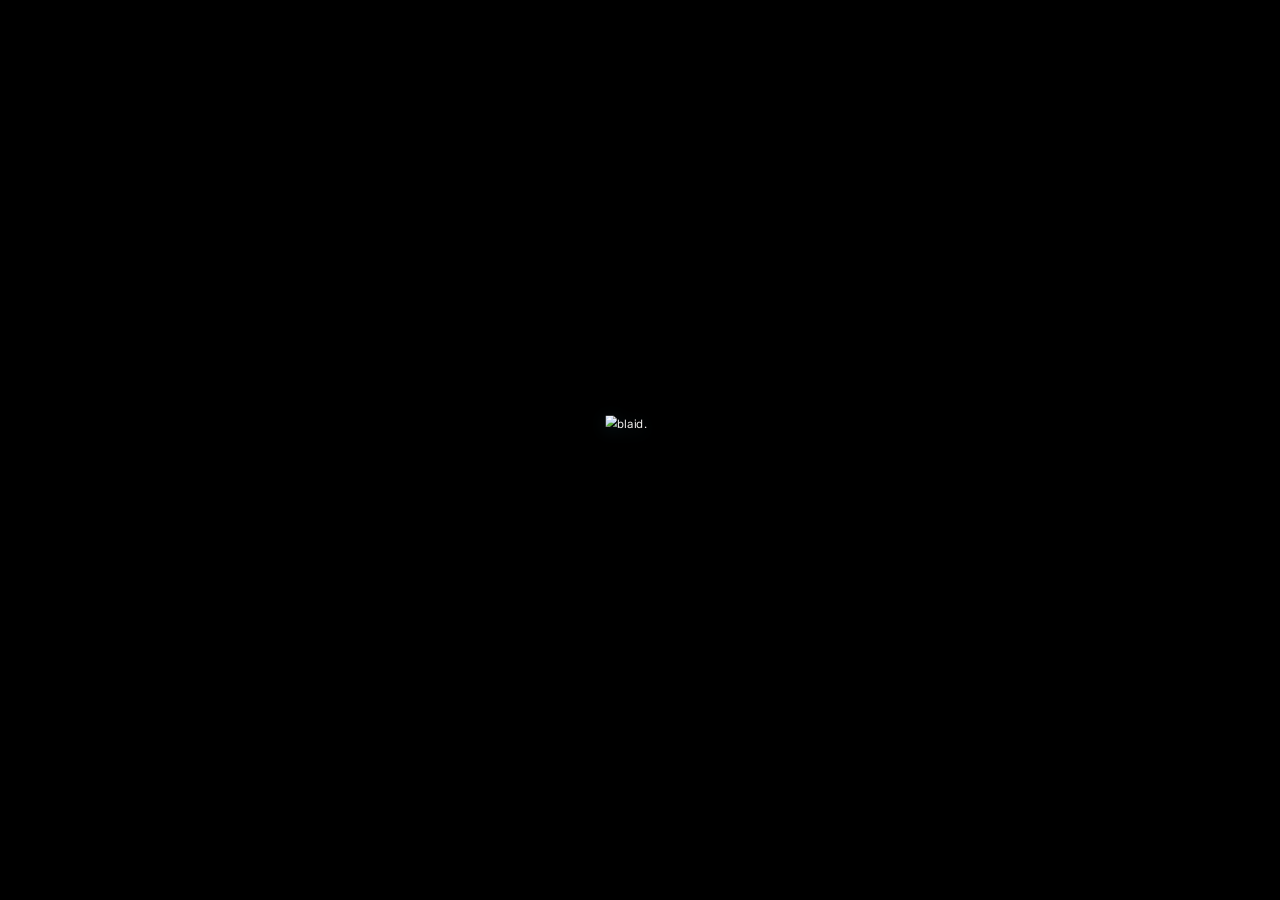
==== commit b99d6644: "Add files via upload" ====
--- a/website/frontend/index.html
+++ b/website/frontend/index.html
@@ -18,8 +18,11 @@
       <a class="wordmark" href="index.html">blaid.</a>
       <div class="topbar-right">
         <select class="lang-select" id="lang-select">
-          <option value="en">EN</option>
-          <option value="de">DE</option>
+          <option value="en">🇬🇧 English</option>
+          <option value="de">🇩🇪 Deutsch</option>
+          <option value="fr">🇫🇷 Français</option>
+          <option value="es">🇪🇸 Español</option>
+          <option value="pt">🇵🇹 Português</option>
         </select>
         <a class="login-chip" id="login-chip" href="#">Login</a>
         <button class="menu-toggle" aria-label="Menu">
--- a/website/frontend/css/style.css
+++ b/website/frontend/css/style.css
@@ -23,8 +23,8 @@
   --font-display: 'Carlito', sans-serif;
   --font-body: 'Inter', sans-serif;
 
-  --radius: 10px;
-  --radius-sm: 6px;
+  --radius: 18px;
+  --radius-sm: 12px;
 
   --shadow-soft: 0 20px 60px -20px rgba(0, 0, 0, 0.6);
 }
@@ -74,25 +74,26 @@
 
 .loader.hidden { opacity: 0; visibility: hidden; pointer-events: none; }
 
-.loader-mark {
-  font-family: var(--font-display);
-  font-weight: 600;
-  font-size: 2.4rem;
-  letter-spacing: -0.01em;
-  color: var(--text);
-  animation: loader-blink 1.1s ease-in-out infinite;
-}
-
 .loader-logo {
   width: 96px;
   height: 96px;
   object-fit: contain;
-  animation: loader-blink 1.1s ease-in-out infinite;
-}
-
-@keyframes loader-blink {
-  0%, 100% { opacity: 1; }
-  50% { opacity: 0.15; }
+  animation: loader-glow-shrink 1.4s ease-in-out forwards;
+}
+
+@keyframes loader-glow-shrink {
+  0% {
+    filter: drop-shadow(0 0px 0px rgba(47, 168, 201, 0));
+    transform: scale(1) translateY(0);
+  }
+  45% {
+    filter: drop-shadow(0 14px 34px rgba(47, 168, 201, 0.85)) drop-shadow(0 0 18px rgba(47, 168, 201, 0.6));
+    transform: scale(1.08) translateY(-2px);
+  }
+  100% {
+    filter: drop-shadow(0 4px 10px rgba(47, 168, 201, 0.15));
+    transform: scale(0.72) translateY(0);
+  }
 }
 
 .page {
@@ -120,6 +121,73 @@
 
 @media (min-width: 861px) {
   .topbar { background: rgba(10, 10, 11, 0.75); backdrop-filter: blur(10px); }
+
+  /* Desktop: nav links show directly in the topbar, no menu to open */
+  .menu-toggle { display: none; }
+
+  .nav-panel {
+    position: static;
+    opacity: 1;
+    transform: none;
+    filter: none;
+    pointer-events: auto;
+    display: flex;
+    align-items: center;
+    gap: 26px;
+    background: none;
+    border: none;
+    box-shadow: none;
+    padding: 0;
+    min-width: 0;
+  }
+
+  .nav-panel::before { content: none; }
+
+  .nav-panel a {
+    padding: 0;
+    border-radius: 0;
+    background: none !important;
+    font-size: 0.92rem;
+  }
+
+  .nav-panel a:hover { background: none !important; color: var(--red-bright); }
+}
+
+/* Mobile: nav becomes a centered modal, with a dimmed backdrop behind it */
+@media (max-width: 860px) {
+  body.nav-open::after {
+    content: "";
+    position: fixed;
+    inset: 0;
+    background: rgba(0, 0, 0, 0.6);
+    z-index: 44;
+  }
+
+  .nav-panel {
+    top: 50%;
+    left: 50%;
+    right: auto;
+    transform: translate(-50%, -50%) scale(0.95);
+    width: min(300px, 86vw);
+    max-height: 78vh;
+    overflow-y: auto;
+    display: flex;
+    flex-direction: column;
+    gap: 2px;
+  }
+
+  .nav-panel.open { transform: translate(-50%, -50%) scale(1); }
+
+  .nav-panel::before {
+    content: "Menu";
+    display: block;
+    font-family: var(--font-display);
+    font-weight: 600;
+    font-size: 1.05rem;
+    padding: 8px 12px 14px;
+    margin-bottom: 6px;
+    border-bottom: 1px solid var(--border-soft);
+  }
 }
 
 .wordmark {
@@ -846,6 +914,213 @@
 }
 
 select:focus { border-color: var(--red); }
+
+/* Docs: expandable sub-groups, code blocks, coming-soon tag */
+
+.docs-nav-expand {
+  display: flex;
+  align-items: center;
+  justify-content: space-between;
+  width: 100%;
+  background: none;
+  border: none;
+  color: var(--text-muted);
+  font-size: 0.86rem;
+  font-family: var(--font-body);
+  padding: 8px 10px;
+  border-radius: var(--radius-sm);
+  cursor: pointer;
+  text-align: left;
+}
+
+.docs-nav-expand:hover { background: var(--bg-raised); color: var(--text); }
+
+.docs-nav-expand::after {
+  content: "";
+  width: 7px;
+  height: 7px;
+  border-right: 1.5px solid currentColor;
+  border-bottom: 1.5px solid currentColor;
+  transform: rotate(45deg);
+  transition: transform 0.15s ease;
+  flex-shrink: 0;
+}
+
+.docs-nav-expand.open::after { transform: rotate(-135deg); }
+
+.docs-nav-sub {
+  display: none;
+  flex-direction: column;
+  padding-left: 14px;
+  border-left: 1px solid var(--border-soft);
+  margin: 2px 0 4px 12px;
+}
+
+.docs-nav-sub.open { display: flex; }
+
+.docs-code-block {
+  background: var(--bg-raised);
+  border: 1px solid var(--border);
+  border-radius: var(--radius-sm);
+  padding: 14px 16px;
+  margin: 12px 0 16px;
+  overflow-x: auto;
+}
+
+.docs-code-block code {
+  font-family: monospace;
+  font-size: 0.86rem;
+  color: var(--text);
+  white-space: pre;
+  background: none;
+  border: none;
+  padding: 0;
+}
+
+.docs-coming-soon {
+  display: inline-block;
+  background: rgba(30, 107, 139, 0.16);
+  color: var(--red-bright);
+  font-size: 0.78rem;
+  font-weight: 600;
+  padding: 4px 10px;
+  border-radius: 999px;
+  margin: 0 0 12px;
+}
+
+/* Legal pages (privacy.html, terms.html) */
+
+.legal-shell {
+  max-width: 760px;
+  margin: 0 auto;
+  padding: 60px 24px 100px;
+}
+
+.legal-shell h1 {
+  font-family: var(--font-display);
+  font-size: 2.2rem;
+  margin: 0 0 8px;
+}
+
+.legal-updated {
+  color: var(--text-faint);
+  font-size: 0.86rem;
+  margin: 0 0 28px;
+}
+
+.legal-intro {
+  color: var(--text-muted);
+  font-size: 1rem;
+  line-height: 1.7;
+  margin: 0 0 40px;
+  padding-bottom: 32px;
+  border-bottom: 1px solid var(--border-soft);
+}
+
+.legal-shell h2 {
+  font-family: var(--font-display);
+  font-size: 1.25rem;
+  color: var(--text);
+  margin: 36px 0 12px;
+}
+
+.legal-shell p {
+  color: var(--text-muted);
+  font-size: 0.92rem;
+  line-height: 1.7;
+  margin: 0 0 14px;
+}
+
+.legal-shell ul {
+  margin: 0 0 14px;
+  padding-left: 22px;
+  color: var(--text-muted);
+  font-size: 0.92rem;
+  line-height: 1.8;
+}
+
+.legal-shell code {
+  background: var(--bg-raised);
+  border: 1px solid var(--border);
+  border-radius: 4px;
+  padding: 1px 6px;
+  font-size: 0.86em;
+}
+
+.legal-shell a { color: var(--red-bright); }
+
+/* Language select + Login chip in the topbar */
+
+.lang-select {
+  background: var(--bg-raised);
+  border: 1px solid var(--border);
+  border-radius: var(--radius-sm);
+  padding: 7px 10px;
+  color: var(--text-muted);
+  font-size: 0.8rem;
+  font-weight: 600;
+  cursor: pointer;
+  outline: none;
+}
+
+.lang-select:hover { border-color: var(--red); color: var(--text); }
+
+.login-chip {
+  display: flex;
+  align-items: center;
+  gap: 8px;
+  background: var(--bg-raised);
+  border: 1px solid var(--border);
+  border-radius: 999px;
+  padding: 7px 16px 7px 7px;
+  color: var(--text);
+  font-size: 0.85rem;
+  font-weight: 600;
+  transition: border-color 0.15s ease;
+  white-space: nowrap;
+}
+
+.login-chip:not(.has-avatar) { padding: 7px 16px; }
+
+.login-chip:hover { border-color: var(--red); }
+
+.login-chip img {
+  width: 22px;
+  height: 22px;
+  border-radius: 50%;
+  object-fit: cover;
+}
+
+/* Docs search box */
+
+.docs-search-wrap {
+  display: flex;
+  align-items: center;
+  gap: 8px;
+  background: var(--bg-raised);
+  border: 1px solid var(--border);
+  border-radius: var(--radius-sm);
+  padding: 9px 12px;
+  margin-bottom: 20px;
+}
+
+.docs-search-wrap svg { width: 15px; height: 15px; color: var(--text-faint); flex-shrink: 0; }
+
+.docs-search-wrap input {
+  background: none;
+  border: none;
+  outline: none;
+  color: var(--text);
+  font-size: 0.85rem;
+  width: 100%;
+  font-family: var(--font-body);
+}
+
+.docs-search-wrap input::placeholder { color: var(--text-faint); }
+
+.docs-nav-group a.search-hidden { display: none; }
+
+.docs-nav-label.search-hidden { display: none; }
 
 /* Refund policy (premium.html) */
 
@@ -1233,7 +1508,7 @@
 .footer-links a:hover { color: var(--text-muted); }
 
 @media (prefers-reduced-motion: reduce) {
-  .loader-mark { animation: none; }
+  .loader-logo { animation: none; }
   .page { transition: none; }
   .skeleton-line { animation: none; }
 }
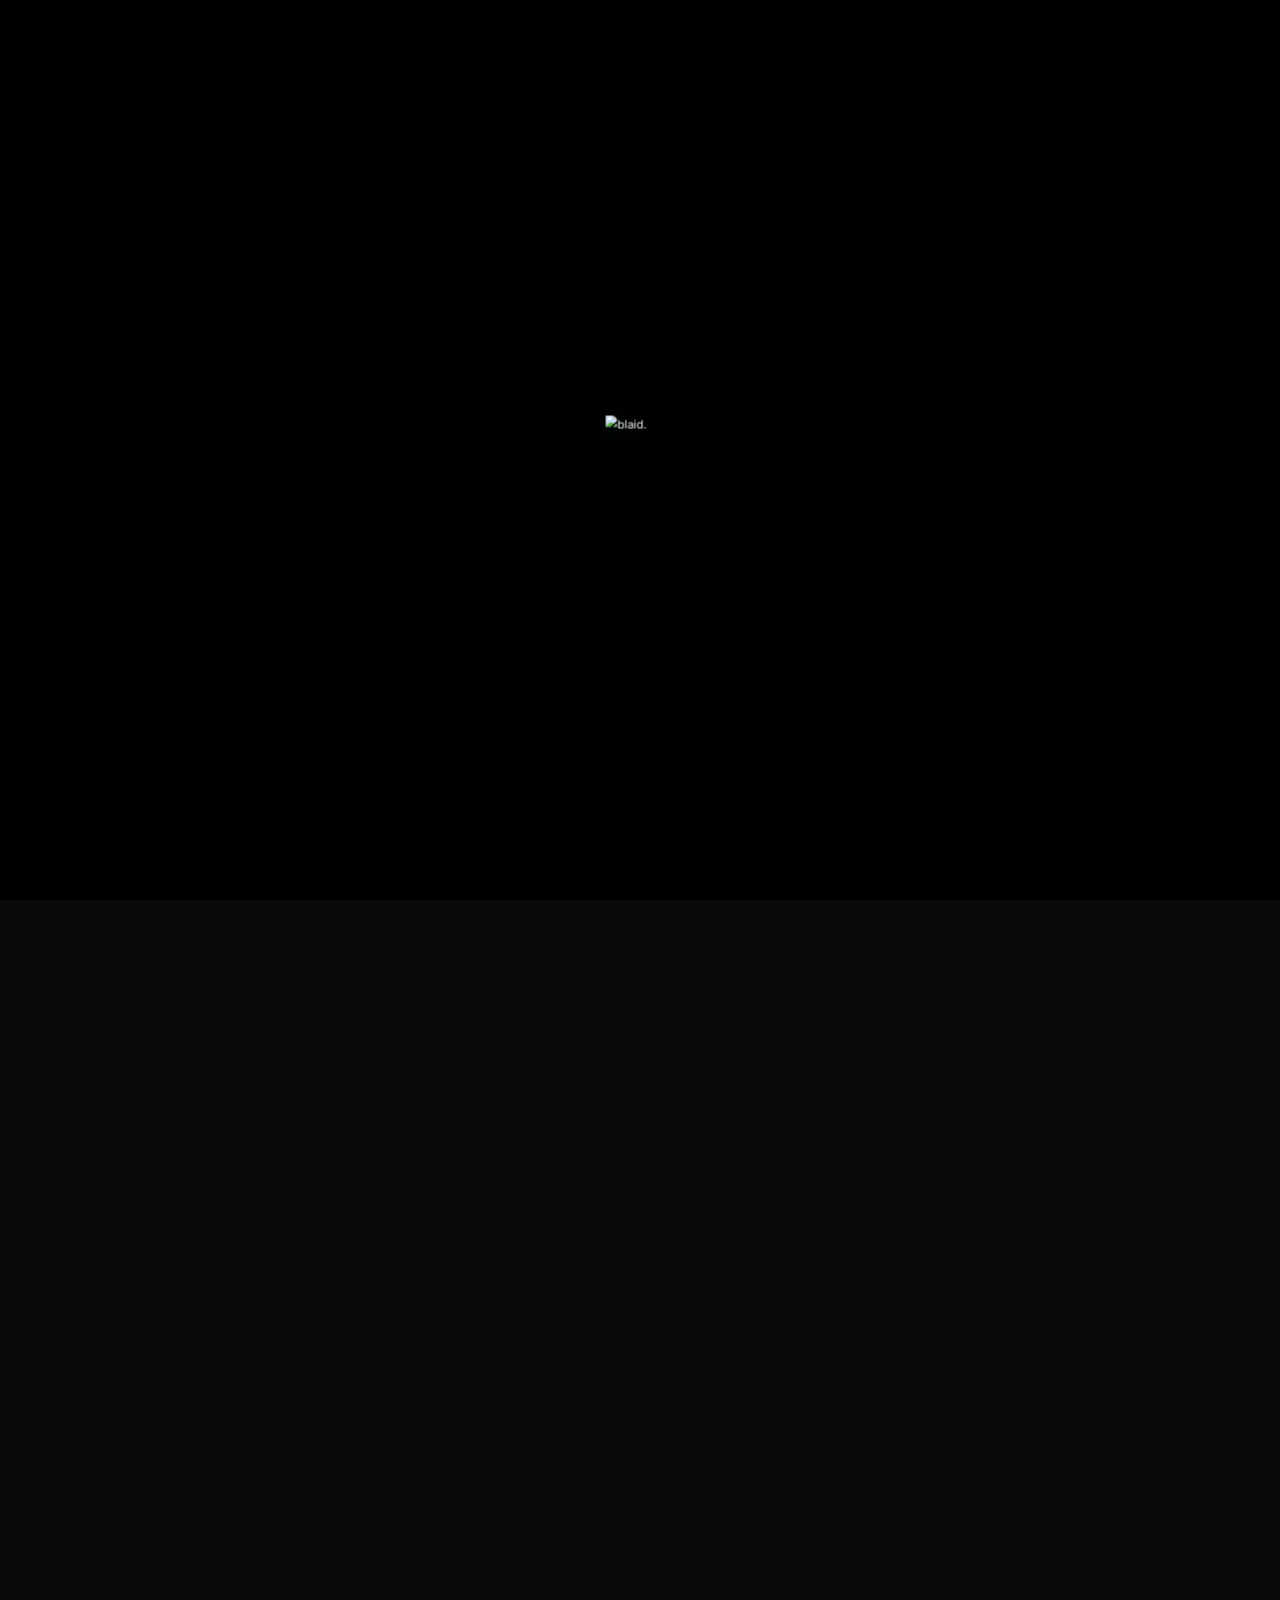
==== commit 4af95954: "Update index.html" ====
--- a/website/frontend/index.html
+++ b/website/frontend/index.html
@@ -29,37 +29,94 @@
           <span></span><span></span><span></span>
         </button>
         <nav class="nav-panel">
-          <a href="commands.html">Commands</a>
-          <a href="embed-builder.html">Embed Builder</a>
-          <a href="status.html">Status</a>
-          <a data-support-link href="#">Discord</a>
-          <a href="tickets.html">Tickets</a>
-          <a href="docs.html">Documentation</a>
-          <a href="premium.html">Premium</a>
+          <a href="commands.html" data-i18n="nav_commands">Commands</a>
+          <a href="embed-builder.html" data-i18n="nav_embed_builder">Embed Builder</a>
+          <a href="status.html" data-i18n="nav_status">Status</a>
+          <a data-support-link href="#" data-i18n="nav_discord">Discord</a>
+          <a href="tickets.html" data-i18n="nav_tickets">Tickets</a>
+          <a href="docs.html" data-i18n="nav_docs">Documentation</a>
+          <a href="premium.html" data-i18n="nav_premium">Premium</a>
         </nav>
       </div>
     </header>
 
     <section class="hero">
-      <h1 class="reveal">blaid is Discord's premier all-in-one app</h1>
-      <p class="lead reveal">
+      <canvas id="dot-field" class="dot-field"></canvas>
+      <h1 class="reveal" data-i18n="home_title">blaid is Discord's premier all-in-one app</h1>
+      <p class="lead reveal" data-i18n="home_lead">
         Meet the leading bot for management and engagement. Built to elevate your
         community's experience, streamline server management, and provide you access
         to premium resources for every necessity.
       </p>
       <div class="actions reveal">
-        <a class="btn primary" data-invite-link href="#">Invite to Discord</a>
-        <a class="btn secondary" href="commands.html">Commands</a>
+        <a class="btn primary" data-invite-link href="#" data-i18n="home_invite_btn">Invite to Discord</a>
+        <a class="btn secondary" href="commands.html" data-i18n="nav_commands">Commands</a>
       </div>
     </section>
+
+    <section class="features">
+      <div class="features-intro">
+        <p class="features-eyebrow reveal" data-i18n="features_eyebrow">Everything in one bot</p>
+        <h2 class="reveal" data-i18n="features_title">Built to replace half a dozen bots</h2>
+        <p class="features-lead reveal" data-i18n="features_lead">Every category below is a real, working part of blaid - not a roadmap.</p>
+      </div>
+
+      <div class="features-grid">
+        <div class="feature-card reveal">
+          <span class="feature-emoji">🛡️</span>
+          <h3 data-i18n="feat_mod_title">Moderation & Security</h3>
+          <p data-i18n="feat_mod_desc">Full moderation suite, antinuke, antiraid, honeypots, and a verification gate for risky new accounts.</p>
+        </div>
+        <div class="feature-card reveal">
+          <span class="feature-emoji">🎫</span>
+          <h3 data-i18n="feat_tickets_title">Tickets & VoiceMaster</h3>
+          <p data-i18n="feat_tickets_desc">Visually build ticket panels on this site, plus join-to-create voice channels with full owner controls.</p>
+        </div>
+        <div class="feature-card reveal">
+          <span class="feature-emoji">📈</span>
+          <h3 data-i18n="feat_levels_title">Leveling & Economy</h3>
+          <p data-i18n="feat_levels_desc">XP, custom level-up cards, role rewards, and a full economy with 12 gambling games.</p>
+        </div>
+        <div class="feature-card reveal">
+          <span class="feature-emoji">🎉</span>
+          <h3 data-i18n="feat_fun_title">Fun & Utility</h3>
+          <p data-i18n="feat_fun_desc">Tic-Tac-Toe, BlackTea, AI answers, reaction/button roles, and a full embed scripting system.</p>
+        </div>
+      </div>
+    </section>
+
     <footer class="site-footer">
-      <div class="footer-inner">
-        <span class="footer-brand">blaid.</span>
-        <div class="footer-links">
-          <a data-support-link href="#">Support Server</a>
-          <a href="docs.html">Documentation</a>
-          <a href="privacy.html">Privacy</a>
-          <a href="terms.html">Terms</a>
+      <div class="footer-inner footer-inner-grid">
+        <div class="footer-brand-col">
+          <span class="footer-brand">blaid.</span>
+        </div>
+
+        <div class="footer-col">
+          <p class="footer-col-title" data-i18n="footer_cat_docs">Documentation</p>
+          <a href="docs.html#introduction" data-i18n="footer_getting_started">Getting Started</a>
+          <a href="docs.html#moderation" data-i18n="footer_moderation">Moderation</a>
+          <a href="docs.html#antinuke" data-i18n="footer_antinuke">Antinuke</a>
+          <a href="docs.html#music" data-i18n="footer_music">Music</a>
+          <a href="docs.html#levels" data-i18n="footer_levels">Levels</a>
+          <a href="docs.html#voicemaster" data-i18n="footer_voicemaster">VoiceMaster</a>
+        </div>
+
+        <div class="footer-col">
+          <p class="footer-col-title" data-i18n="footer_cat_support">Support</p>
+          <a data-support-link href="#" data-i18n="nav_discord">Discord</a>
+          <a data-support-link href="#" data-i18n="footer_get_help">Get Help</a>
+        </div>
+
+        <div class="footer-col">
+          <p class="footer-col-title" data-i18n="footer_cat_legal">Legal</p>
+          <a href="privacy.html" data-i18n="footer_privacy">Privacy</a>
+          <a href="terms.html" data-i18n="footer_terms">Terms</a>
+          <a href="premium.html#refund-policy" data-i18n="footer_refunds">Refunds</a>
+        </div>
+
+        <div class="footer-col">
+          <p class="footer-col-title" data-i18n="footer_cat_community">Community</p>
+          <a class="footer-cta" data-support-link href="#" data-i18n="footer_join_discord">Join our Discord</a>
         </div>
       </div>
     </footer>
--- a/website/frontend/css/style.css
+++ b/website/frontend/css/style.css
@@ -153,17 +153,115 @@
   .nav-panel a:hover { background: none !important; color: var(--red-bright); }
 }
 
-/* Mobile: nav becomes a centered modal, with a dimmed backdrop behind it */
+.wordmark {
+  font-family: var(--font-display);
+  font-weight: 600;
+  font-size: 1.3rem;
+  color: var(--text);
+  letter-spacing: -0.01em;
+}
+
+.topbar-right { display: flex; align-items: center; gap: 18px; position: relative; }
+
+.icon-btn {
+  display: flex;
+  align-items: center;
+  justify-content: center;
+  width: 40px;
+  height: 40px;
+  border-radius: 50%;
+  border: 1px solid var(--border);
+  background: transparent;
+  color: var(--text-muted);
+  cursor: pointer;
+  transition: border-color 0.15s ease, color 0.15s ease, background 0.15s ease, transform 0.15s ease;
+}
+
+.icon-btn:hover { color: var(--text); border-color: var(--red); background: rgba(30, 107, 139, 0.14); transform: translateY(-1px); }
+.icon-btn svg { width: 17px; height: 17px; }
+
+.menu-toggle {
+  display: flex;
+  flex-direction: column;
+  justify-content: center;
+  gap: 4px;
+  width: 40px;
+  height: 40px;
+  border-radius: 50%;
+  border: 1px solid var(--border);
+  background: transparent;
+  cursor: pointer;
+  transition: border-color 0.15s ease, background 0.15s ease, transform 0.15s ease;
+}
+
+.menu-toggle:hover { border-color: var(--red); background: rgba(30, 107, 139, 0.14); transform: translateY(-1px); }
+
+.menu-toggle span {
+  display: block;
+  width: 16px;
+  height: 1.5px;
+  margin: 0 auto;
+  background: var(--text-muted);
+  transition: transform 0.2s ease, opacity 0.2s ease;
+}
+
+.menu-toggle.open span:nth-child(1) { transform: translateY(5.5px) rotate(45deg); }
+.menu-toggle.open span:nth-child(2) { opacity: 0; }
+.menu-toggle.open span:nth-child(3) { transform: translateY(-5.5px) rotate(-45deg); }
+
+.nav-panel {
+  position: fixed;
+  top: 78px;
+  right: 40px;
+  z-index: 45;
+  min-width: 220px;
+  background: var(--bg-raised);
+  border: 1px solid var(--border);
+  border-radius: var(--radius);
+  box-shadow: var(--shadow-soft);
+  padding: 8px;
+  opacity: 0;
+  transform: translateY(-8px) scale(0.97);
+  filter: blur(3px);
+  pointer-events: none;
+  transition: opacity 0.2s ease, transform 0.2s ease, filter 0.2s ease;
+}
+
+.nav-panel.open { opacity: 1; transform: translateY(0) scale(1); filter: blur(0); pointer-events: auto; }
+
+.nav-panel a {
+  display: block;
+  padding: 11px 14px;
+  border-radius: var(--radius-sm);
+  color: var(--text-muted);
+  font-size: 0.94rem;
+  font-weight: 500;
+  transition: background 0.15s ease, color 0.15s ease;
+}
+
+.nav-panel a:hover { background: var(--bg-raised-2); color: var(--text); }
+
+/* Mobile: nav becomes a centered modal. Both the panel and the
+   backdrop are moved/created directly on <body> by JS (see
+   initTopMenu) specifically to avoid ancestor stacking-context traps
+   (.page/.topbar having position/transform/filter that would make
+   z-index comparisons behave unexpectedly) - so this CSS only needs
+   to style them, not fight for stacking order. */
+.mobile-nav-backdrop {
+  display: none;
+  position: fixed;
+  inset: 0;
+  background: rgba(0, 0, 0, 0.6);
+  z-index: 9998;
+}
+
+.mobile-nav-backdrop.visible { display: block; }
+
+body.nav-open { overflow: hidden; }
+
 @media (max-width: 860px) {
-  body.nav-open::after {
-    content: "";
+  .nav-panel {
     position: fixed;
-    inset: 0;
-    background: rgba(0, 0, 0, 0.6);
-    z-index: 44;
-  }
-
-  .nav-panel {
     top: 50%;
     left: 50%;
     right: auto;
@@ -174,9 +272,13 @@
     display: flex;
     flex-direction: column;
     gap: 2px;
+    z-index: 9999;
+    opacity: 0;
+    pointer-events: none;
+    transition: opacity 0.2s ease, transform 0.2s ease;
   }
 
-  .nav-panel.open { transform: translate(-50%, -50%) scale(1); }
+  .nav-panel.open { opacity: 1; transform: translate(-50%, -50%) scale(1); pointer-events: auto; }
 
   .nav-panel::before {
     content: "Menu";
@@ -189,94 +291,6 @@
     border-bottom: 1px solid var(--border-soft);
   }
 }
-
-.wordmark {
-  font-family: var(--font-display);
-  font-weight: 600;
-  font-size: 1.3rem;
-  color: var(--text);
-  letter-spacing: -0.01em;
-}
-
-.topbar-right { display: flex; align-items: center; gap: 18px; position: relative; }
-
-.icon-btn {
-  display: flex;
-  align-items: center;
-  justify-content: center;
-  width: 40px;
-  height: 40px;
-  border-radius: 50%;
-  border: 1px solid var(--border);
-  background: transparent;
-  color: var(--text-muted);
-  cursor: pointer;
-  transition: border-color 0.15s ease, color 0.15s ease, background 0.15s ease, transform 0.15s ease;
-}
-
-.icon-btn:hover { color: var(--text); border-color: var(--red); background: rgba(30, 107, 139, 0.14); transform: translateY(-1px); }
-.icon-btn svg { width: 17px; height: 17px; }
-
-.menu-toggle {
-  display: flex;
-  flex-direction: column;
-  justify-content: center;
-  gap: 4px;
-  width: 40px;
-  height: 40px;
-  border-radius: 50%;
-  border: 1px solid var(--border);
-  background: transparent;
-  cursor: pointer;
-  transition: border-color 0.15s ease, background 0.15s ease, transform 0.15s ease;
-}
-
-.menu-toggle:hover { border-color: var(--red); background: rgba(30, 107, 139, 0.14); transform: translateY(-1px); }
-
-.menu-toggle span {
-  display: block;
-  width: 16px;
-  height: 1.5px;
-  margin: 0 auto;
-  background: var(--text-muted);
-  transition: transform 0.2s ease, opacity 0.2s ease;
-}
-
-.menu-toggle.open span:nth-child(1) { transform: translateY(5.5px) rotate(45deg); }
-.menu-toggle.open span:nth-child(2) { opacity: 0; }
-.menu-toggle.open span:nth-child(3) { transform: translateY(-5.5px) rotate(-45deg); }
-
-.nav-panel {
-  position: fixed;
-  top: 78px;
-  right: 40px;
-  z-index: 45;
-  min-width: 220px;
-  background: var(--bg-raised);
-  border: 1px solid var(--border);
-  border-radius: var(--radius);
-  box-shadow: var(--shadow-soft);
-  padding: 8px;
-  opacity: 0;
-  transform: translateY(-8px) scale(0.97);
-  filter: blur(3px);
-  pointer-events: none;
-  transition: opacity 0.2s ease, transform 0.2s ease, filter 0.2s ease;
-}
-
-.nav-panel.open { opacity: 1; transform: translateY(0) scale(1); filter: blur(0); pointer-events: auto; }
-
-.nav-panel a {
-  display: block;
-  padding: 11px 14px;
-  border-radius: var(--radius-sm);
-  color: var(--text-muted);
-  font-size: 0.94rem;
-  font-weight: 500;
-  transition: background 0.15s ease, color 0.15s ease;
-}
-
-.nav-panel a:hover { background: var(--bg-raised-2); color: var(--text); }
 
 .dot-panel {
   position: absolute;
@@ -1061,6 +1075,11 @@
   font-weight: 600;
   cursor: pointer;
   outline: none;
+  max-width: 130px;
+}
+
+@media (max-width: 860px) {
+  .lang-select { max-width: 90px; font-size: 0.74rem; padding: 6px 6px; }
 }
 
 .lang-select:hover { border-color: var(--red); color: var(--text); }
